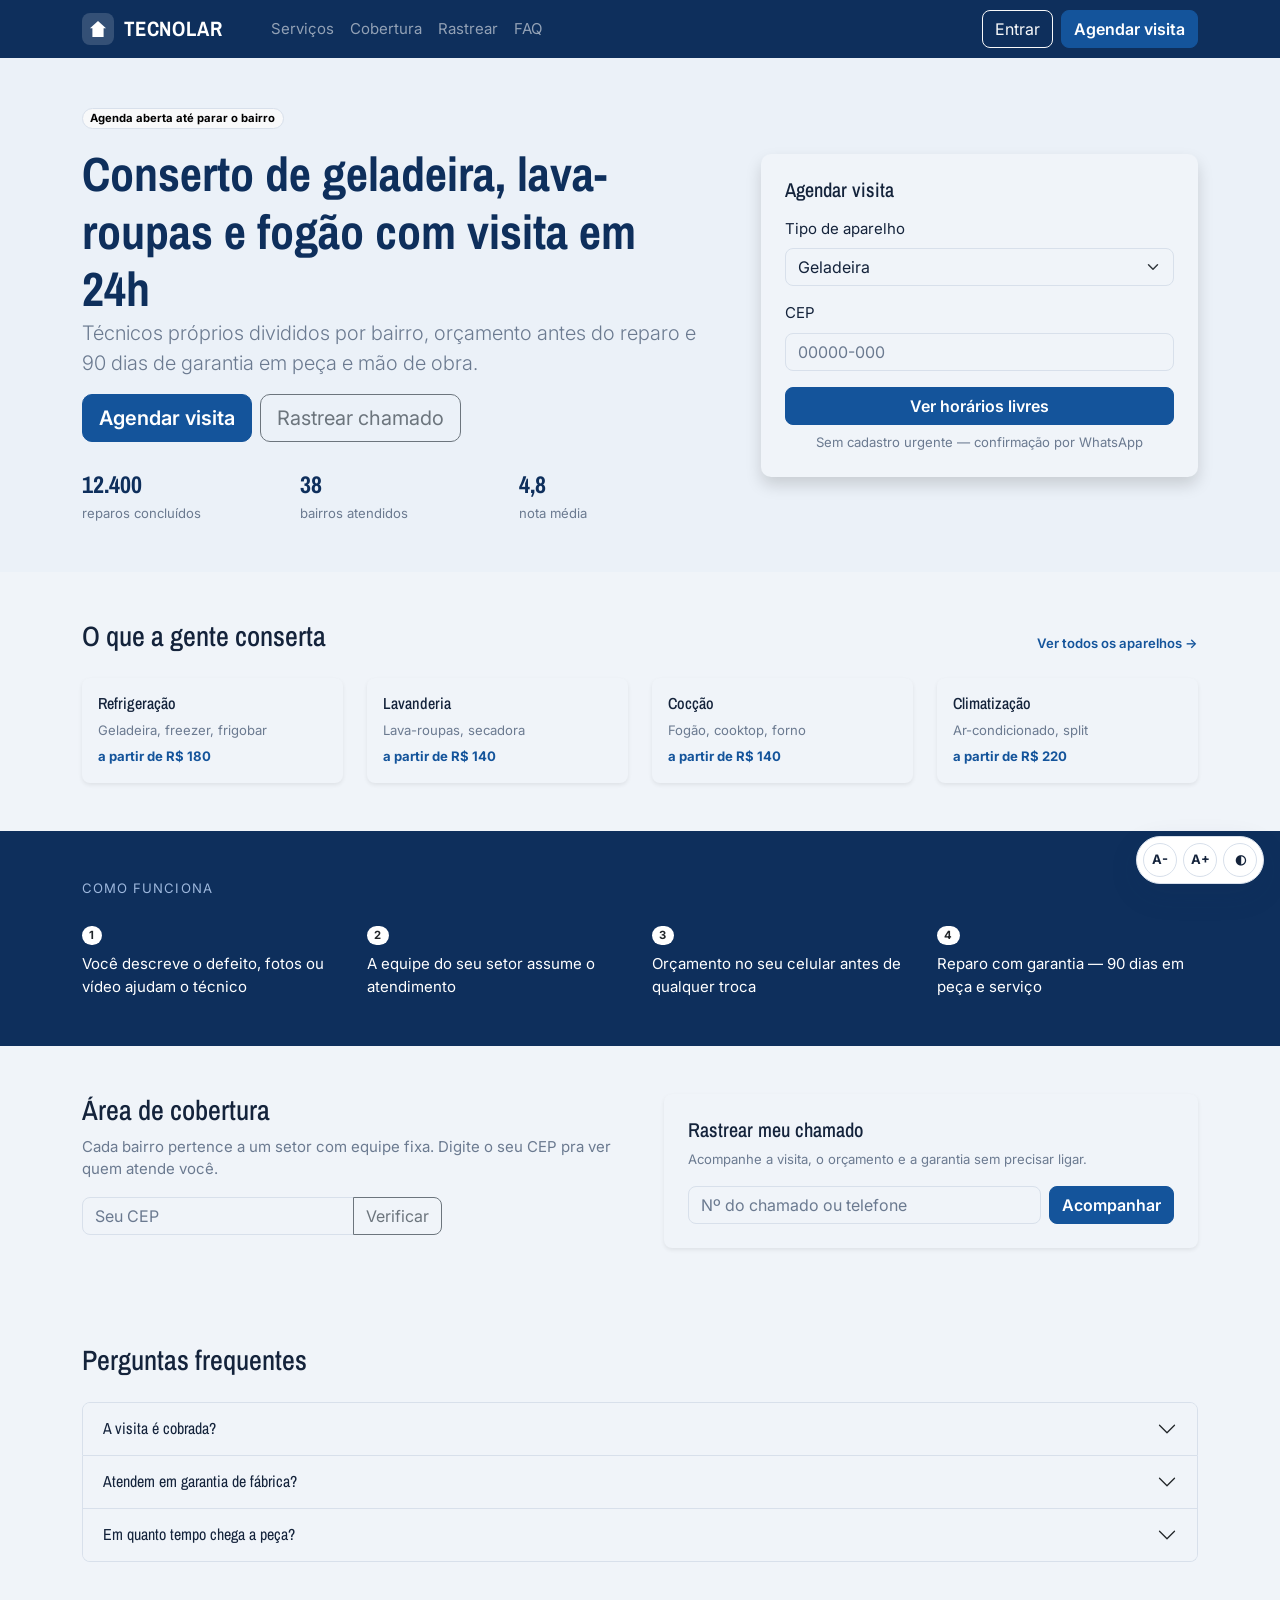
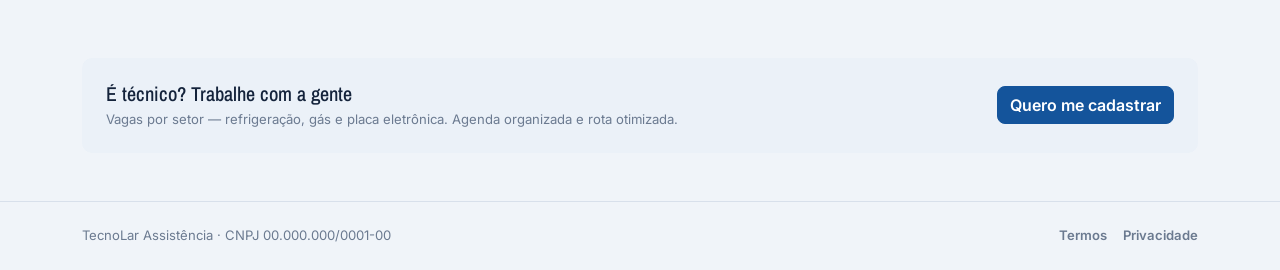
==== index.html @ 78245949 "primeiro commit: site da TecnoLar completo" ====
<!DOCTYPE html>
<html lang="pt-BR">
<head>
  <meta charset="UTF-8">
  <meta name="viewport" content="width=device-width, initial-scale=1.0">
  <title>TecnoLar · Assistência técnica com visita em 24h</title>
  <link rel="stylesheet" href="https://cdn.jsdelivr.net/npm/bootstrap@5.3.3/dist/css/bootstrap.min.css">
  <link rel="stylesheet" href="css/style.css">
</head>
<body>
  <nav class="navbar navbar-expand-lg navbar-dark bg-tecnolar sticky-top">
    <div class="container">
      <a class="navbar-brand logo logo-claro" href="index.html">
        <span class="logo-icone"></span>
        TECNOLAR
      </a>
      <button class="navbar-toggler" type="button" data-bs-toggle="collapse" data-bs-target="#menuPrincipal">
        <span class="navbar-toggler-icon"></span>
      </button>
      <div class="collapse navbar-collapse" id="menuPrincipal">
        <ul class="navbar-nav me-auto mb-2 mb-lg-0 ms-lg-4">
          <li class="nav-item"><a class="nav-link" href="#servicos">Serviços</a></li>
          <li class="nav-item"><a class="nav-link" href="#cobertura">Cobertura</a></li>
          <li class="nav-item"><a class="nav-link" href="#rastrear">Rastrear</a></li>
          <li class="nav-item"><a class="nav-link" href="#faq">FAQ</a></li>
        </ul>
        <div class="d-flex gap-2 align-items-center">
          <span class="text-white small d-none" id="texto-usuario-logado"></span>
          <a href="login.html" class="btn btn-outline-light" id="botao-entrar-topo">Entrar</a>
          <a href="cliente/meus-chamados.html" class="btn btn-outline-light d-none" id="link-meus-chamados-topo">Meus chamados</a>
          <a href="#" class="btn btn-outline-light d-none" id="link-sair-topo">Sair</a>
          <a href="cliente/chamado-passo-1.html" class="btn btn-primary">Agendar visita</a>
        </div>
      </div>
    </div>
  </nav>

  <header class="py-5 fundo-azul-claro">
    <div class="container">
      <div class="row align-items-center g-5">
        <div class="col-lg-7">
          <span class="badge rounded-pill text-bg-light border mb-3">Agenda aberta até parar o bairro</span>
          <h1 class="display-5 fw-bold texto-azul-escuro">
            Conserto de geladeira, lava-roupas e fogão com visita em 24h
          </h1>
          <p class="lead text-secondary">
            Técnicos próprios divididos por bairro, orçamento antes do reparo e 90 dias de garantia em peça e mão de obra.
          </p>
          <div class="d-flex gap-2 mb-4">
            <a href="cliente/chamado-passo-1.html" class="btn btn-primary btn-lg">Agendar visita</a>
            <a href="#rastrear" class="btn btn-outline-secondary btn-lg">Rastrear chamado</a>
          </div>
          <div class="row text-center text-lg-start">
            <div class="col-4">
              <strong class="d-block fs-4 font-titulo texto-azul-escuro">12.400</strong>
              <small class="text-secondary">reparos concluídos</small>
            </div>
            <div class="col-4">
              <strong class="d-block fs-4 font-titulo texto-azul-escuro">38</strong>
              <small class="text-secondary">bairros atendidos</small>
            </div>
            <div class="col-4">
              <strong class="d-block fs-4 font-titulo texto-azul-escuro">4,8</strong>
              <small class="text-secondary">nota média</small>
            </div>
          </div>
        </div>
        <div class="col-lg-5">
          <div class="card shadow border-0 raio-grande">
            <div class="card-body p-4">
              <h2 class="h5 mb-3">Agendar visita</h2>
              <form action="cliente/chamado-passo-1.html" method="get">
                <div class="mb-3">
                  <label class="form-label">Tipo de aparelho</label>
                  <select class="form-select" name="aparelho">
                    <option value="geladeira">Geladeira</option>
                    <option value="lava-roupas">Lava-roupas</option>
                    <option value="fogao">Fogão</option>
                    <option value="ar-condicionado">Ar-condicionado</option>
                  </select>
                </div>
                <div class="mb-3">
                  <label class="form-label">CEP</label>
                  <input type="text" class="form-control" name="cep" placeholder="00000-000">
                </div>
                <button type="submit" class="btn btn-primary w-100">Ver horários livres</button>
                <p class="text-secondary small text-center mt-2 mb-0">Sem cadastro urgente — confirmação por WhatsApp</p>
              </form>
            </div>
          </div>
        </div>
      </div>
    </div>
  </header>

  <section id="servicos" class="py-5">
    <div class="container">
      <div class="d-flex justify-content-between align-items-end mb-4">
        <h2 class="h3 mb-0">O que a gente conserta</h2>
        <a href="cliente/chamado-passo-1.html" class="small">Ver todos os aparelhos →</a>
      </div>
      <div class="row g-4">
        <div class="col-6 col-md-3">
          <div class="card h-100 border-0 shadow-sm">
            <div class="card-body">
              <h3 class="h6">Refrigeração</h3>
              <p class="small text-secondary mb-1">Geladeira, freezer, frigobar</p>
              <strong class="small texto-azul">a partir de R$ 180</strong>
            </div>
          </div>
        </div>
        <div class="col-6 col-md-3">
          <div class="card h-100 border-0 shadow-sm">
            <div class="card-body">
              <h3 class="h6">Lavanderia</h3>
              <p class="small text-secondary mb-1">Lava-roupas, secadora</p>
              <strong class="small texto-azul">a partir de R$ 140</strong>
            </div>
          </div>
        </div>
        <div class="col-6 col-md-3">
          <div class="card h-100 border-0 shadow-sm">
            <div class="card-body">
              <h3 class="h6">Cocção</h3>
              <p class="small text-secondary mb-1">Fogão, cooktop, forno</p>
              <strong class="small texto-azul">a partir de R$ 140</strong>
            </div>
          </div>
        </div>
        <div class="col-6 col-md-3">
          <div class="card h-100 border-0 shadow-sm">
            <div class="card-body">
              <h3 class="h6">Climatização</h3>
              <p class="small text-secondary mb-1">Ar-condicionado, split</p>
              <strong class="small texto-azul">a partir de R$ 220</strong>
            </div>
          </div>
        </div>
      </div>
    </div>
  </section>

  <section class="py-5 text-white fundo-azul-escuro">
    <div class="container">
      <p class="text-uppercase small mb-4 rotulo-destaque-escuro">Como funciona</p>
      <div class="row g-4">
        <div class="col-md-3">
          <span class="badge rounded-pill bg-white text-dark mb-2">1</span>
          <p class="mb-0">Você descreve o defeito, fotos ou vídeo ajudam o técnico</p>
        </div>
        <div class="col-md-3">
          <span class="badge rounded-pill bg-white text-dark mb-2">2</span>
          <p class="mb-0">A equipe do seu setor assume o atendimento</p>
        </div>
        <div class="col-md-3">
          <span class="badge rounded-pill bg-white text-dark mb-2">3</span>
          <p class="mb-0">Orçamento no seu celular antes de qualquer troca</p>
        </div>
        <div class="col-md-3">
          <span class="badge rounded-pill bg-white text-dark mb-2">4</span>
          <p class="mb-0">Reparo com garantia — 90 dias em peça e serviço</p>
        </div>
      </div>
    </div>
  </section>

  <section id="cobertura" class="py-5">
    <div class="container">
      <div class="row g-5">
        <div class="col-lg-6">
          <h2 class="h3">Área de cobertura</h2>
          <p class="text-secondary">Cada bairro pertence a um setor com equipe fixa. Digite o seu CEP pra ver quem atende você.</p>
          <div class="input-group largura-360">
            <input type="text" class="form-control" placeholder="Seu CEP">
            <button class="btn btn-outline-secondary" type="button">Verificar</button>
          </div>
        </div>
        <div class="col-lg-6" id="rastrear">
          <div class="card border-0 shadow-sm">
            <div class="card-body p-4">
              <h2 class="h5">Rastrear meu chamado</h2>
              <p class="small text-secondary">Acompanhe a visita, o orçamento e a garantia sem precisar ligar.</p>
              <form action="cliente/chamado-acompanhar.html" method="get" class="d-flex gap-2">
                <input type="text" class="form-control" name="numero" placeholder="Nº do chamado ou telefone">
                <button type="submit" class="btn btn-primary text-nowrap">Acompanhar</button>
              </form>
            </div>
          </div>
        </div>
      </div>
    </div>
  </section>

  <section id="faq" class="py-5">
    <div class="container">
      <h2 class="h3 mb-4">Perguntas frequentes</h2>
      <div class="accordion" id="acordeaoFaq">
        <div class="accordion-item">
          <h3 class="accordion-header">
            <button class="accordion-button collapsed" type="button" data-bs-toggle="collapse" data-bs-target="#faq1">
              A visita é cobrada?
            </button>
          </h3>
          <div id="faq1" class="accordion-collapse collapse" data-bs-parent="#acordeaoFaq">
            <div class="accordion-body">Sim, a taxa de visita e diagnóstico é de R$ 90 e é abatida do reparo se você aprovar o orçamento.</div>
          </div>
        </div>
        <div class="accordion-item">
          <h3 class="accordion-header">
            <button class="accordion-button collapsed" type="button" data-bs-toggle="collapse" data-bs-target="#faq2">
              Atendem em garantia de fábrica?
            </button>
          </h3>
          <div id="faq2" class="accordion-collapse collapse" data-bs-parent="#acordeaoFaq">
            <div class="accordion-body">Aparelhos na garantia costumam exigir a assistência autorizada da marca. Fale com a gente e avaliamos o seu caso.</div>
          </div>
        </div>
        <div class="accordion-item">
          <h3 class="accordion-header">
            <button class="accordion-button collapsed" type="button" data-bs-toggle="collapse" data-bs-target="#faq3">
              Em quanto tempo chega a peça?
            </button>
          </h3>
          <div id="faq3" class="accordion-collapse collapse" data-bs-parent="#acordeaoFaq">
            <div class="accordion-body">Peças de linha costumam estar no carro do técnico. Peças encomendadas levam de 2 a 5 dias úteis.</div>
          </div>
        </div>
      </div>
    </div>
  </section>

  <section class="py-5">
    <div class="container">
      <div class="d-flex flex-column flex-md-row justify-content-between align-items-md-center gap-3 p-4 fundo-azul-claro raio-grande">
        <div>
          <h2 class="h5 mb-1">É técnico? Trabalhe com a gente</h2>
          <p class="mb-0 text-secondary small">Vagas por setor — refrigeração, gás e placa eletrônica. Agenda organizada e rota otimizada.</p>
        </div>
        <a href="tecnico/cadastro.html" class="btn btn-primary text-nowrap">Quero me cadastrar</a>
      </div>
    </div>
  </section>

  <footer class="py-4 border-top">
    <div class="container d-flex flex-column flex-md-row justify-content-between small text-secondary gap-2">
      <span>TecnoLar Assistência · CNPJ 00.000.000/0001-00</span>
      <div class="d-flex gap-3">
        <a href="#" class="text-secondary">Termos</a>
        <a href="#" class="text-secondary">Privacidade</a>
      </div>
    </div>
  </footer>

  <script src="js/app.js"></script>
  <script src="js/ui.js"></script>
  <script src="js/paginas/index.js"></script>
  <script src="https://cdn.jsdelivr.net/npm/bootstrap@5.3.3/dist/js/bootstrap.bundle.min.js"></script>
  <script src="js/acessibilidade.js"></script>
</body>
</html>
---- css/style.css ----
/* ==========================================================
   TECNOLAR: estilos compartilhados (usa Bootstrap 5 como base)
   Usado em todas as páginas do site.

   Índice
   1. Variáveis (cores e fontes do projeto)
   2. Ponte com o Bootstrap (tema aplicado nos componentes prontos)
   3. Base
   4. Logo e topo do site
   5. Botões e alertas
   6. Formulários
   7. Opções clicáveis (radio / checkbox personalizados)
   8. Página de login
   9. Página 404
   10. Abrir chamado (3 passos)
   11. Chamado confirmado / acompanhar chamado
   12. Landing page: não tem bloco próprio, é card do Bootstrap
       mais as classes utilitárias da seção 15
   13. Painel admin (layout e linha do tempo)
   14. Painel do técnico (itens de orçamento)
   15. Utilitários (cores, larguras e pequenos ajustes usados direto no HTML)
   ========================================================== */

/* Fontes: títulos em Archivo Narrow, textos em Inter (precisa de internet) */
@import url("https://fonts.googleapis.com/css2?family=Archivo+Narrow:wght@600;700&family=Inter:wght@400;500;600;700&display=swap");


/* ---------- 1. VARIÁVEIS ----------
   Mudou a cor aqui? Muda no site inteiro. */
:root {
  --azul-escuro: #0E2F5C;   /* fundo da capa, títulos, nav */
  --azul: #14549B;          /* botões e links */
  --azul-hover: #0E4382;
  --azul-claro: #EBF1F8;    /* fundos suaves, item selecionado */
  --fundo: #F0F4F9;         /* fundo das páginas */
  --linha: #D8E0EB;         /* bordas */
  --texto: #14233B;
  --texto-suave: #6B7A90;
  --vermelho: #B4342A;      /* erros / risco de SLA */
  --vermelho-claro: #FBEAE8;
  --ambar: #9A5B06;         /* avisos */
  --ambar-claro: #FBF1DF;
  --verde: #1E7A4C;         /* sucesso / concluído */
  --verde-claro: #E4F3EA;
  --superficie: #fff;      /* fundo de cartão, input, menu... troca no tema escuro */
  --acento-marca: #0E2F5C; /* azul da marca p/ fundo (logo, faixa de login...); não troca no tema escuro */

  --fonte-titulo: "Archivo Narrow", "Arial Narrow", sans-serif;
  --fonte-texto: "Inter", "Segoe UI", Arial, sans-serif;

  --raio: 10px;
  --sombra: 0 10px 30px rgba(15, 47, 92, 0.12);
}

/* ---------- 1b. TEMA ESCURO (Desafio Plus, acessibilidade) ----------
   Troca só as variáveis. Como quase todo o CSS já usa var(--algo)
   em vez de cor fixa, a maior parte da página se repinta sozinha. */
:root[data-tema="escuro"] {
  --azul-escuro: #CFE0F7;
  --azul: #5B9BE0;
  --azul-hover: #7FB2E8;
  --azul-claro: #16304F;
  --fundo: #0F1620;
  --linha: #2A3547;
  --texto: #E8ECF2;
  --texto-suave: #9AA7B8;
  --vermelho: #E58A80;
  --vermelho-claro: #3A1E1C;
  --ambar: #E0B868;
  --ambar-claro: #3A2E14;
  --verde: #6FCB9A;
  --verde-claro: #16301F;
  --superficie: #182130;
  --sombra: 0 10px 30px rgba(0, 0, 0, 0.45);
  --bs-emphasis-color-rgb: 232, 236, 242;
  --bs-secondary-rgb: 154, 167, 184;
}
:root[data-tema="escuro"] .logo:not(.logo-claro) { color: var(--texto); }
:root[data-tema="escuro"] .entrada::placeholder { color: #6B7A90; }

/* ---------- 1c. ESCALA DE FONTE (Desafio Plus) ----------
   Como boa parte dos tamanhos no projeto usa rem/em (inclusive no
   Bootstrap), aumentar o tamanho base em % escala o texto inteiro
   sem precisar mexer em cada componente. */
html.fonte-85 { font-size: 85%; }
html.fonte-115 { font-size: 115%; }
html.fonte-130 { font-size: 130%; }
html.fonte-150 { font-size: 150%; }
html.fonte-175 { font-size: 175%; }
html.fonte-200 { font-size: 200%; }

/* ---------- 1d. BARRA DE ACESSIBILIDADE (Desafio Plus) ----------
   Montada em js/acessibilidade.js, fica fixa no canto da tela
   em todas as páginas, por isso vive aqui e não em cada arquivo. */
.barra-acessibilidade {
  position: fixed;
  right: 16px;
  bottom: 16px;
  z-index: 1500;
  display: flex;
  gap: 6px;
  background: var(--superficie);
  border: 1px solid var(--linha);
  border-radius: 999px;
  padding: 6px;
  box-shadow: var(--sombra);
  font-family: var(--fonte-texto);
}

.botao-acessibilidade {
  width: 34px;
  height: 34px;
  border-radius: 50%;
  border: 1px solid var(--linha);
  background: transparent;
  color: var(--texto);
  font-size: 13px;
  font-weight: 700;
  cursor: pointer;
}

/* ---------- 1e. TOASTS (substituem o window.alert()) ---------- */
#toast-container {
  position: fixed;
  top: 20px;
  right: 20px;
  z-index: 2000;
  display: flex;
  flex-direction: column;
  gap: 10px;
}

.toast-aviso {
  box-shadow: var(--sombra);
  min-width: 260px;
  transition: opacity 0.4s;
}

.toast-aviso.toast-saindo { opacity: 0; }

/* ---------- 2. PONTE COM O BOOTSTRAP ----------
   O Bootstrap define as próprias cores em variáveis --bs-*.
   Sobrescrevendo elas aqui, os componentes prontos dele
   (botões, navbar, badges, cards, tabelas...) já nascem
   com a identidade visual da TecnoLar, sem precisar reescrever
   cada componente do zero. */
:root {
  --bs-primary: var(--azul);
  --bs-primary-rgb: 20, 84, 155;
  --bs-link-color: var(--azul);
  --bs-link-hover-color: var(--azul-hover);
  --bs-body-color: var(--texto);
  --bs-body-bg: var(--fundo);
  --bs-emphasis-color: var(--texto);
  --bs-emphasis-color-rgb: 20, 35, 59;
  --bs-secondary-color: var(--texto-suave);
  --bs-secondary: var(--texto-suave);
  --bs-secondary-rgb: 107, 122, 144;
  --bs-body-font-family: var(--fonte-texto);
  --bs-border-color: var(--linha);
  --bs-border-radius: 8px;
  --bs-border-radius-lg: var(--raio);
  --bs-danger: var(--vermelho);
  --bs-warning: var(--ambar);
  --bs-success: var(--verde);
}
.btn-primary {
  --bs-btn-bg: var(--azul);
  --bs-btn-border-color: var(--azul);
  --bs-btn-hover-bg: var(--azul-hover);
  --bs-btn-hover-border-color: var(--azul-hover);
  --bs-btn-active-bg: var(--azul-hover);
  --bs-btn-active-border-color: var(--azul-hover);
  font-weight: 600;
}
.navbar-dark.bg-tecnolar { background: var(--acento-marca) !important; }
.form-control:focus, .form-select:focus {
  border-color: var(--azul);
  box-shadow: 0 0 0 3px rgba(20, 84, 155, 0.15);
}
h1, h2, h3, .font-titulo { font-family: var(--fonte-titulo); }


/* ---------- 3. BASE ---------- */
* { box-sizing: border-box; }

body {
  margin: 0;
  font-family: var(--fonte-texto);
  font-size: 15px;
  line-height: 1.5;
  color: var(--texto);
  background: var(--fundo);
}

h1, h2, h3 {
  margin: 0;
  font-family: var(--fonte-titulo);
  line-height: 1.1;
  color: var(--azul-escuro);
}

a { color: var(--azul); font-weight: 600; text-decoration: none; }
a:hover { text-decoration: underline; }

fieldset { border: 0; padding: 0; margin: 0 0 22px; min-width: 0; }
legend { padding: 0; }

/* Fundo listrado usado nos "espaços de foto", igual ao wireframe */
.listrado {
  background: repeating-linear-gradient(135deg, #E6EDF7 0 8px, #F3F6FB 8px 16px);
}


/* ---------- 4. LOGO E TOPO ---------- */
.logo {
  display: flex;
  align-items: center;
  gap: 10px;
  font-family: var(--fonte-titulo);
  font-weight: 700;
  font-size: 1.3rem;
  letter-spacing: 0.04em;
  color: var(--azul-escuro);
}
.logo:hover { text-decoration: none; }

.logo small {
  font-family: var(--fonte-texto);
  font-size: 0.75rem;
  font-weight: 400;
  letter-spacing: 0;
  color: var(--texto-suave);
}

/* Ícone do logo: quadrado azul com uma casinha desenhada só com CSS */
.logo-icone {
  width: 32px;
  height: 32px;
  flex: none;
  border-radius: 8px;
  background: var(--acento-marca);
  display: grid;
  place-items: center;
}
.logo-icone::before {
  content: "";
  width: 16px;
  height: 16px;
  background: var(--superficie);
  clip-path: polygon(50% 0, 100% 45%, 85% 45%, 85% 100%, 15% 100%, 15% 45%, 0 45%);
}

/* Versão do logo para fundo azul */
.logo-claro { color: #fff; }
.logo-claro small { color: #9DB7DC; }
.logo-claro .logo-icone { background: rgba(255, 255, 255, 0.16); }

.topo {
  background: var(--superficie);
  border-bottom: 1px solid var(--linha);
}
.topo-conteudo {
  max-width: 1100px;
  margin: 0 auto;
  padding: 14px 24px;
  display: flex;
  align-items: center;
  justify-content: space-between;
  gap: 16px;
}
.topo-acoes { display: flex; align-items: center; gap: 16px; }
.topo-ajuda { font-size: 0.8rem; color: var(--texto-suave); }

/* Botão do menu hambúrguer (3 tracinhos) */
.menu-hamburguer {
  width: 40px;
  height: 40px;
  border: 1px solid var(--linha);
  border-radius: 8px;
  background: var(--superficie);
  display: grid;
  place-content: center;
  gap: 4px;
  cursor: pointer;
}
.menu-hamburguer span {
  display: block;
  width: 18px;
  height: 2px;
  background: var(--acento-marca);
  border-radius: 2px;
}


/* ---------- 5. BOTÕES E ALERTAS ---------- */
.botao {
  display: inline-block;
  padding: 12px 22px;
  border: 1px solid transparent;
  border-radius: 8px;
  font-family: var(--fonte-texto);
  font-size: 0.9rem;
  font-weight: 600;
  text-align: center;
  cursor: pointer;
  transition: background 0.2s, border-color 0.2s, transform 0.1s;
}
.botao:hover { text-decoration: none; }
.botao:active { transform: translateY(1px); }

.botao-primario { background: var(--azul); color: #fff; }
.botao-primario:hover { background: var(--azul-hover); }

.botao-secundario { background: var(--superficie); color: var(--azul-escuro); border-color: var(--linha); }
.botao-secundario:hover { border-color: var(--azul); }

.botao-total { width: 100%; }
.botao-pequeno { padding: 8px 14px; font-size: 0.8rem; }

/* Caixas de aviso: erro (vermelho), aviso (âmbar) e informação (azul) */
.alerta {
  display: flex;
  gap: 12px;
  padding: 12px 14px;
  margin-bottom: 18px;
  border: 1px solid;
  border-radius: 8px;
  font-size: 0.82rem;
}
.alerta strong { display: block; margin-bottom: 2px; }
.alerta p { margin: 0; }

.alerta-erro  { background: var(--vermelho-claro); border-color: #EFC3BE; color: var(--vermelho); }
.alerta-aviso { background: var(--ambar-claro);    border-color: #EBD6AE; color: var(--ambar); }
.alerta-info  { background: var(--azul-claro);     border-color: #CBD8EE; color: var(--azul-escuro); }

/* Bolinha com "!" (ou "i" no alerta de informação) */
.alerta-icone {
  width: 22px;
  height: 22px;
  flex: none;
  border-radius: 50%;
  background: currentColor;
  display: grid;
  place-items: center;
}
.alerta-icone::before { content: "!"; color: #fff; font-size: 0.8rem; font-weight: 700; }
.alerta-info .alerta-icone::before { content: "i"; }


/* ---------- 6. FORMULÁRIOS ---------- */
.campo { margin-bottom: 18px; }

.rotulo,
.campo label {
  display: block;
  margin-bottom: 6px;
  font-size: 0.82rem;
  font-weight: 600;
}
.opcional { font-weight: 400; color: var(--texto-suave); }

.entrada {
  width: 100%;
  padding: 12px 14px;
  border: 1px solid var(--linha);
  border-radius: 8px;
  background: var(--superficie);
  font-family: inherit;
  font-size: 0.95rem;
  color: var(--texto);
  transition: border-color 0.2s, box-shadow 0.2s;
}
.entrada::placeholder { color: #A5B0C0; }
.entrada:focus {
  outline: none;
  border-color: var(--azul);
  box-shadow: 0 0 0 3px rgba(20, 84, 156, 0.15);
}
.entrada.erro { border-color: var(--vermelho); }
textarea.entrada { min-height: 96px; resize: vertical; }

.dica { margin: 6px 0 0; font-size: 0.76rem; color: var(--texto-suave); }
.mensagem-erro { margin: 6px 0 0; font-size: 0.76rem; color: var(--vermelho); }

/* Grades: colocam campos lado a lado */
.grade { display: grid; gap: 16px; }
.grade-2   { grid-template-columns: 1fr 1fr; }
.grade-3   { grid-template-columns: 1fr 1fr 1fr; }
.grade-2-1 { grid-template-columns: 2fr 1fr; }
.grade-cep { grid-template-columns: 150px 1fr; }

/* Checkbox simples com texto ao lado */
.checkbox {
  display: flex;
  align-items: center;
  gap: 8px;
  font-size: 0.82rem;
  color: var(--texto-suave);
  cursor: pointer;
}
.checkbox input { width: 16px; height: 16px; accent-color: var(--azul); }


/* ---------- 7. OPÇÕES CLICÁVEIS ----------
   Truque: o input (radio/checkbox) fica escondido e o visual é
   desenhado no <span> logo depois dele. Quando o input está
   marcado (:checked), o span muda de cor. Funciona sem JavaScript. */
.opcao { position: relative; display: block; cursor: pointer; }
.opcao input { position: absolute; opacity: 0; pointer-events: none; }

.opcao-caixa {
  display: block;
  padding: 12px 14px;
  border: 1px solid var(--linha);
  border-radius: var(--raio);
  background: var(--superficie);
  transition: border-color 0.2s, background 0.2s, box-shadow 0.2s;
}
.opcao:hover .opcao-caixa { border-color: var(--azul); }
.opcao input:checked + .opcao-caixa {
  border-color: var(--azul);
  background: var(--azul-claro);
  box-shadow: 0 0 0 1px var(--azul);
}
.opcao input:focus-visible + .opcao-caixa { outline: 2px solid var(--azul); outline-offset: 2px; }
.opcao input:disabled + .opcao-caixa {
  opacity: 0.5;
  background: var(--fundo);
  cursor: not-allowed;
  border-color: var(--linha);
  box-shadow: none;
}

/* Opção em linha: bolinha de seleção + texto */
.opcao-linha { display: flex; align-items: center; gap: 12px; }
.marcador {
  width: 18px;
  height: 18px;
  flex: none;
  border: 2px solid #B9C5D6;
  border-radius: 50%;
  background: var(--superficie);
  transition: border-color 0.2s;
}
.opcao input:checked + .opcao-caixa .marcador {
  border-color: var(--azul);
  background: radial-gradient(circle, var(--azul) 0 4px, #fff 5px);
}

/* Botões lado a lado (Sim / Não / Não sei) */
.segmentado {
  display: grid;
  grid-auto-flow: column;
  grid-auto-columns: 1fr;
  overflow: hidden;
  border: 1px solid var(--linha);
  border-radius: 8px;
  background: var(--superficie);
}
.segmentado label { position: relative; }
.segmentado input { position: absolute; opacity: 0; }
.segmentado span {
  display: block;
  padding: 10px 8px;
  border-left: 1px solid var(--linha);
  font-size: 0.85rem;
  text-align: center;
  color: var(--texto-suave);
  cursor: pointer;
  transition: background 0.2s, color 0.2s;
}
.segmentado label:first-child span { border-left: 0; }
.segmentado input:checked + span { background: var(--acento-marca); color: #fff; font-weight: 600; }
.segmentado input:focus-visible + span { outline: 2px solid var(--azul); outline-offset: -3px; }

/* Etiquetas arredondadas (não gela, faz ruído...) */
.chips { display: flex; flex-wrap: wrap; gap: 8px; margin-top: 10px; }
.chip { position: relative; }
.chip input { position: absolute; opacity: 0; }
.chip span {
  display: inline-block;
  padding: 4px 12px;
  border: 1px solid var(--linha);
  border-radius: 999px;
  background: var(--superficie);
  font-size: 0.78rem;
  color: var(--texto-suave);
  cursor: pointer;
  transition: background 0.2s, border-color 0.2s, color 0.2s;
}
.chip:hover span { border-color: var(--azul); }
.chip input:checked + span { background: var(--azul-claro); border-color: var(--azul); color: var(--azul); font-weight: 600; }
.chip input:focus-visible + span { outline: 2px solid var(--azul); outline-offset: 2px; }


/* ---------- 8. PÁGINA DE LOGIN ---------- */
.login-faixa {
  height: 290px;
  padding: 44px 24px 0;
  background-color: var(--acento-marca);
  background-image: repeating-linear-gradient(135deg, rgba(255, 255, 255, 0.05) 0 2px, transparent 2px 14px);
  display: flex;
  justify-content: center;
  align-items: flex-start;
}
.login-principal { padding: 0 20px 48px; }

/* O cartão sobe um pouco sobre a faixa azul (margem negativa) */
.login-cartao {
  max-width: 440px;
  margin: -150px auto 0;
  overflow: hidden;
  border: 1px solid var(--linha);
  border-radius: 14px;
  background: var(--superficie);
  box-shadow: var(--sombra);
}
.login-cabecalho {
  display: flex;
  align-items: center;
  gap: 12px;
  padding: 20px 28px;
  border-bottom: 1px solid var(--linha);
}
.login-cabecalho h1 { font-size: 1.6rem; }
.login-cabecalho p { margin: 0; font-size: 0.8rem; color: var(--texto-suave); }

.login-form { padding: 24px 28px 8px; }
.login-rodape {
  display: flex;
  justify-content: space-between;
  gap: 12px;
  margin-top: 22px;
  padding: 16px 0 22px;
  border-top: 1px solid var(--linha);
  font-size: 0.82rem;
  color: var(--texto-suave);
}

/* Linha "Senha ........ Esqueci minha senha" */
.rotulo-linha { display: flex; justify-content: space-between; align-items: baseline; margin-bottom: 6px; }
.rotulo-linha label { margin: 0; }
.rotulo-linha a { font-size: 0.78rem; }

/* Campo de senha com o botão "mostrar" por cima */
.senha-caixa { position: relative; }
.senha-caixa .entrada { padding-right: 84px; }
.senha-mostrar {
  position: absolute;
  right: 8px;
  top: 50%;
  transform: translateY(-50%);
  padding: 6px;
  border: 0;
  background: none;
  font-family: inherit;
  font-size: 0.8rem;
  color: var(--texto-suave);
  cursor: pointer;
}
.senha-mostrar:hover { color: var(--azul); }
.login-form .checkbox { margin-bottom: 20px; }


/* ---------- 9. PÁGINA 404 ---------- */
.pagina-erro {
  min-height: 100vh;
  display: flex;
  flex-direction: column;
  background-image: repeating-linear-gradient(135deg, rgba(15, 47, 92, 0.035) 0 2px, transparent 2px 14px);
}
.erro-principal { flex: 1; display: grid; place-items: center; padding: 40px 20px; }

.erro-cartao {
  width: 100%;
  max-width: 920px;
  padding: 56px 52px;
  display: grid;
  grid-template-columns: auto 1fr;
  align-items: center;
  gap: 56px;
  border: 1px solid var(--linha);
  border-radius: 14px;
  background: var(--superficie);
  box-shadow: var(--sombra);
}

.erro-numero { padding-left: 22px; border-left: 4px solid var(--vermelho); }
.erro-rotulo { font-size: 0.75rem; font-weight: 700; letter-spacing: 0.16em; color: var(--vermelho); }

/* O "404" usa em (proporcional ao tamanho da fonte) para o
   tambor do meio acompanhar o tamanho dos números */
.erro-codigo {
  display: flex;
  align-items: center;
  font-family: var(--fonte-titulo);
  font-size: clamp(96px, 16vw, 150px);
  font-weight: 700;
  line-height: 1;
  color: var(--vermelho);
}

/* O "0" é a janela de uma máquina de lavar (um SVG com várias partes).
   Cada parte tem a sua própria animação:
   - .aro / .aro-interno / .vidro: moldura e vidro da porta
   - .roupas: peças de roupa girando dentro do tambor
   - .balanco + .agua-fundo / .agua-frente: a água balançando e ondulando
   - .bolha: bolhas subindo
   - a máquina inteira também treme de leve, como na centrifugação */
.maquina {
  width: 0.7em;
  height: 0.7em;
  margin: 0 0.02em;
  overflow: visible;
  animation: tremer 0.35s linear infinite;
}
.maquina .aro         { fill: var(--vermelho); }
.maquina .aro-interno { fill: #8F2219; }
.maquina .vidro       { fill: #EAF1FB; }
.maquina .reflexo     { fill: none; stroke: #fff; stroke-width: 3; stroke-linecap: round; opacity: 0.85; }

.maquina .roupas {
  transform-box: view-box;
  transform-origin: 50px 50px;
  animation: girar 5s linear infinite;
}
.maquina .balanco {
  transform-box: view-box;
  transform-origin: 50px 50px;
  animation: balancar 2.6s ease-in-out infinite;
}
.maquina .agua-fundo  { fill: #9DB7DC; opacity: 0.7; animation: onda 3s linear infinite; }
.maquina .agua-frente { fill: var(--azul); opacity: 0.38; animation: onda 2s linear infinite reverse; }

.maquina .bolha { fill: #fff; opacity: 0; animation: subir 3s ease-in infinite; }
.maquina .bolha:nth-child(2) { animation-delay: -1s; }
.maquina .bolha:nth-child(3) { animation-delay: -2s; }
.maquina .bolha:nth-child(4) { animation-delay: -0.5s; }

/* Os dois "4" caem na entrada da página (uma vez só) */
.digito { animation: entrar 0.7s ease-out both; }
.digito-final { animation-delay: 0.25s; }

@keyframes girar  { to { transform: rotate(360deg); } }
@keyframes balancar {
  0%, 100% { transform: rotate(-5deg); }
  50%      { transform: rotate(5deg); }
}
@keyframes onda { to { transform: translateX(-50px); } }
@keyframes subir {
  0%   { transform: translateY(0);     opacity: 0; }
  20%  { opacity: 0.9; }
  100% { transform: translateY(-26px); opacity: 0; }
}
@keyframes tremer {
  0%, 100% { transform: translate(0, 0); }
  25%      { transform: translate(1px, -1px); }
  50%      { transform: translate(-1px, 1px); }
  75%      { transform: translate(1px, 1px); }
}
@keyframes entrar {
  from { opacity: 0; transform: translateY(-30px); }
  to   { opacity: 1; transform: none; }
}

.erro-texto h1 { margin-bottom: 12px; font-size: 2.4rem; }
.erro-texto p { max-width: 46ch; margin: 0 0 24px; color: var(--texto-suave); }
.erro-botoes { display: flex; flex-wrap: wrap; gap: 12px; }
.erro-texto .erro-ajuda {
  max-width: none;
  margin: 28px 0 0;
  padding-top: 18px;
  border-top: 1px solid var(--linha);
  font-size: 0.8rem;
  color: var(--texto-suave);
}

/* Quem desativa animações no sistema não vê nada se mexendo */
@media (prefers-reduced-motion: reduce) {
  *, *::before, *::after { animation: none !important; transition: none !important; }
}


/* ---------- 10. ABRIR CHAMADO ---------- */
.pagina-chamado { max-width: 760px; margin: 32px auto 64px; padding: 0 20px; }

.cartao {
  overflow: hidden;
  border: 1px solid var(--linha);
  border-radius: 14px;
  background: var(--superficie);
  box-shadow: var(--sombra);
}
.cartao-topo {
  padding: 28px 32px 22px;
  border-bottom: 1px solid var(--linha);
  background: linear-gradient(180deg, var(--azul-claro), var(--superficie));
}
.cartao-topo h1 { font-size: 2rem; }
.cartao-topo p { margin: 6px 0 22px; font-size: 0.9rem; color: var(--texto-suave); }
.cartao-corpo { padding: 28px 32px; }
.cartao-rodape {
  display: flex;
  align-items: center;
  justify-content: space-between;
  gap: 12px;
  padding: 16px 32px;
  border-top: 1px solid var(--linha);
  background: var(--fundo);
  font-size: 0.78rem;
  color: var(--texto-suave);
}
.botoes { display: flex; gap: 10px; }

/* Indicador de passos: (1) ---- (2) ---- (3) */
/* flex-wrap evita que passos a mais (ex: acompanhar chamado tem 5) sejam
   cortados pelo "overflow: hidden" do .cartao. Quando não cabe numa
   linha só, quebra pra linha de baixo em vez de sumir. */
.passos { display: flex; flex-wrap: wrap; align-items: center; gap: 10px; row-gap: 14px; margin: 0; padding: 0; list-style: none; }
.passo { display: flex; align-items: center; gap: 8px; font-size: 0.8rem; color: var(--texto-suave); white-space: nowrap; }
.passo-numero {
  width: 26px;
  height: 26px;
  display: grid;
  place-items: center;
  border: 1.5px solid #B9C5D6;
  border-radius: 50%;
  background: var(--superficie);
  font-size: 0.78rem;
  font-weight: 700;
}
.passo-linha { flex: 1; height: 2px; background: var(--linha); }
.passo-linha.feita { background: var(--azul); }

.passo.ativo,
.passo.feito { color: var(--azul-escuro); font-weight: 600; }
.passo.ativo .passo-numero,
.passo.feito .passo-numero { background: var(--azul); border-color: var(--azul); color: #fff; }

/* Passo 1: cartões dos aparelhos */
.aparelhos { display: grid; grid-template-columns: repeat(4, 1fr); gap: 12px; }
.aparelho-caixa { padding: 12px 10px; text-align: center; }
.aparelho-icone {
  height: 64px;
  margin-bottom: 10px;
  border-radius: 8px;
  display: grid;
  place-items: center;
  color: var(--azul);
  transition: background 0.2s, color 0.2s;
}
.aparelho-icone svg {
  width: 34px;
  height: 34px;
  fill: none;
  stroke: currentColor;
  stroke-width: 1.6;
  stroke-linecap: round;
  stroke-linejoin: round;
}
.aparelho-nome { font-size: 0.82rem; font-weight: 600; }
.opcao input:checked + .aparelho-caixa .aparelho-icone { background: var(--azul); color: #fff; }

/* Botão de anexar fotos */
.fotos { display: flex; flex-wrap: wrap; gap: 10px; }
.foto-add {
  width: 88px;
  height: 88px;
  display: grid;
  place-content: center;
  border: 1.5px dashed #AFC0DA;
  border-radius: 10px;
  background: var(--fundo);
  font-size: 0.72rem;
  text-align: center;
  color: var(--azul);
  cursor: pointer;
  transition: background 0.2s, border-color 0.2s;
}
.foto-add:hover { background: var(--azul-claro); border-color: var(--azul); }
.foto-add input { display: none; }
.foto-add strong { display: block; font-size: 1.5rem; line-height: 1; }

/* Caixa com fundo claro para agrupar campos */
.caixa {
  margin: 18px 0;
  padding: 18px;
  border: 1px solid var(--linha);
  border-radius: var(--raio);
  background: var(--fundo);
}
.caixa h3 { margin-bottom: 14px; font-size: 1.05rem; }
.caixa .campo:last-child { margin-bottom: 0; }

/* Passo 2: endereços */
.lista-opcoes { display: grid; gap: 10px; }
.endereco-nome { font-size: 0.9rem; font-weight: 600; }
.endereco-detalhe { font-size: 0.8rem; color: var(--texto-suave); }
.opcao-linha .editar { margin-left: auto; font-size: 0.75rem; }
.opcao-tracejada .opcao-caixa { border-style: dashed; text-align: center; font-size: 0.85rem; font-weight: 600; color: var(--azul); }

.miniatura {
  width: 60px;
  height: 60px;
  flex: none;
  display: grid;
  place-items: center;
  border-radius: 8px;
  color: var(--azul);
}
.miniatura svg {
  width: 28px;
  height: 28px;
  fill: none;
  stroke: currentColor;
  stroke-width: 1.6;
  stroke-linecap: round;
  stroke-linejoin: round;
}

.setor {
  display: flex;
  align-items: center;
  gap: 14px;
  margin: 18px 0;
  padding: 14px;
  border: 1px solid #CBD8EE;
  border-radius: var(--raio);
  background: var(--azul-claro);
  font-size: 0.82rem;
}
.setor strong { display: block; font-size: 0.92rem; color: var(--azul-escuro); }
.setor span { color: var(--texto-suave); }

.recebe {
  display: flex;
  align-items: center;
  justify-content: space-between;
  gap: 16px;
  padding: 14px 16px;
  border: 1px solid var(--linha);
  border-radius: var(--raio);
}
.recebe strong { display: block; font-size: 0.9rem; }
.recebe small { color: var(--texto-suave); font-size: 0.76rem; }
.recebe .segmentado { width: 230px; flex: none; }

/* Passo 3: dias, horários e resumo */
.semana-topo { display: flex; justify-content: space-between; align-items: baseline; margin-bottom: 10px; font-size: 0.8rem; }
.semana-topo strong { font-size: 0.85rem; }
.dias { display: grid; grid-template-columns: repeat(6, 1fr); gap: 8px; margin-bottom: 24px; }
.dia-caixa { padding: 10px 4px; text-align: center; }
.dia-sem { display: block; font-size: 0.68rem; font-weight: 600; color: var(--texto-suave); }
.dia-num { display: block; font-family: var(--fonte-titulo); font-size: 1.6rem; font-weight: 700; line-height: 1.15; color: var(--azul-escuro); }
.dia-livres { display: block; font-size: 0.68rem; color: var(--texto-suave); }
.opcao input:checked + .dia-caixa .dia-livres { color: var(--azul); font-weight: 600; }

.janelas { display: grid; grid-template-columns: 1fr 1fr; gap: 10px; margin: 10px 0; }
.janela-hora { display: block; font-size: 0.95rem; font-weight: 700; }
.janela-tecnico { display: block; font-size: 0.76rem; color: var(--texto-suave); }

.sem-horario {
  display: flex;
  align-items: center;
  justify-content: space-between;
  gap: 12px;
  padding: 12px 14px;
  border: 1px solid var(--linha);
  border-radius: var(--raio);
  font-size: 0.85rem;
}
.sem-horario small { display: block; color: var(--texto-suave); }

.resumo {
  margin: 24px 0 18px;
  padding: 18px;
  border: 1px solid var(--linha);
  border-radius: var(--raio);
}
.resumo h3 { margin-bottom: 14px; font-size: 1.05rem; }
.resumo-item { display: flex; gap: 14px; font-size: 0.82rem; color: var(--texto-suave); }
.resumo-item strong { display: block; font-size: 0.95rem; color: var(--texto); }
.resumo-taxa {
  display: flex;
  align-items: center;
  justify-content: space-between;
  margin-top: 16px;
  padding-top: 14px;
  border-top: 1px dashed var(--linha);
  font-size: 0.85rem;
  font-weight: 600;
}
.resumo-taxa small { display: block; font-weight: 400; color: var(--texto-suave); }
.resumo-preco { font-family: var(--fonte-titulo); font-size: 1.6rem; font-weight: 700; color: var(--azul-escuro); }


/* ---------- 11. CHAMADO CONFIRMADO / ACOMPANHAR ---------- */
.confirmacao-topo {
  padding-top: 36px;
  text-align: center;
  background: linear-gradient(180deg, var(--verde-claro), var(--superficie));
}
.confirmacao-topo h1 { font-size: 2.2rem; }
.confirmacao-topo p { margin: 8px 0 14px; }
.confirmacao-topo .passos { margin-top: 24px; }

/* Selo de sucesso: o círculo e o ✓ são "desenhados" na entrada.
   A animação usa stroke-dashoffset: a linha começa escondida
   (deslocada) e vai até a posição normal (0). */
.selo { display: block; width: 84px; height: 84px; margin: 0 auto 16px; }
.selo-circulo {
  fill: var(--superficie);
  stroke: var(--verde);
  stroke-width: 4;
  stroke-dasharray: 214;
  --comprimento: 214;
  animation: desenhar 0.8s ease-out backwards;
}
.selo-check {
  fill: none;
  stroke: var(--verde);
  stroke-width: 6;
  stroke-linecap: round;
  stroke-linejoin: round;
  stroke-dasharray: 50;
  --comprimento: 50;
  animation: desenhar 0.45s 0.7s ease-out backwards;
}
@keyframes desenhar { from { stroke-dashoffset: var(--comprimento); } to { stroke-dashoffset: 0; } }

.protocolo {
  display: inline-block;
  padding: 4px 16px;
  border: 1px solid #BFE0CD;
  border-radius: 999px;
  background: var(--superficie);
  font-size: 0.85rem;
  font-weight: 700;
  color: var(--verde);
}

/* "O que acontece agora": aqui os números fazem sentido, é uma sequência */
.proximos { display: grid; gap: 16px; margin: 0 0 22px; padding: 0; list-style: none; }
.proximos li { display: flex; gap: 14px; }
.proximo-numero {
  width: 28px;
  height: 28px;
  flex: none;
  display: grid;
  place-items: center;
  border-radius: 50%;
  background: var(--azul-claro);
  font-size: 0.8rem;
  font-weight: 700;
  color: var(--azul);
}
.proximos strong { display: block; font-size: 0.92rem; }
.proximos p { margin: 2px 0 0; font-size: 0.82rem; color: var(--texto-suave); }
.corpo-titulo { margin: 28px 0 14px; font-size: 1.15rem; }


/* ---------- 13. PAINEL ADMIN ---------- */
.admin-layout { display: flex; min-height: 100vh; }
.admin-sidebar {
  width: 220px;
  flex: none;
  background: var(--superficie);
  border-right: 1px solid var(--linha);
  padding: 20px 14px;
}
.admin-sidebar .nav-link {
  color: var(--texto);
  border-radius: 8px;
  padding: 8px 12px;
  font-size: 0.9rem;
  font-weight: 500;
  display: flex;
  justify-content: space-between;
  align-items: center;
}
.admin-sidebar .nav-link.active { background: var(--azul-claro); color: var(--azul-escuro); font-weight: 700; }
.admin-sidebar .nav-link:hover { background: var(--fundo); }
.admin-main { flex: 1; padding: 28px 32px; background: var(--fundo); min-height: 100vh; }

.cartao-estatistica { border: 1px solid var(--linha); border-radius: var(--raio); background: var(--superficie); padding: 16px 18px; }
.cartao-estatistica.risco { border-color: #EFC3BE; background: var(--vermelho-claro); }

/* Botão de menu do admin: só aparece no celular (vira o acesso à
   sidebar, que nessa largura some por padrão). */
.botao-menu-admin { display: none; }

@media (max-width: 760px) {
  .admin-sidebar { display: none; }
  .admin-sidebar.aberta {
    display: flex;
    position: fixed;
    top: 0;
    left: 0;
    bottom: 0;
    z-index: 1000;
    box-shadow: var(--sombra);
  }
  .botao-menu-admin {
    display: inline-flex;
    align-items: center;
    justify-content: center;
    width: 40px;
    height: 40px;
    border: 1px solid var(--linha);
    border-radius: 8px;
    background: var(--superficie);
    margin-bottom: 12px;
  }
}

/* Linha do tempo do chamado (tela de detalhe do admin): uma lista
   vertical com uma bolinha em cada item, ligadas por uma linha. */
.linha-tempo { list-style: none; padding: 0; margin: 0; }
.linha-tempo li { position: relative; padding: 0 0 22px 26px; border-left: 2px solid var(--linha); margin-left: 6px; }
.linha-tempo li:last-child { border-color: transparent; padding-bottom: 0; }
.linha-tempo li::before {
  content: "";
  position: absolute;
  left: -7px;
  top: 2px;
  width: 12px;
  height: 12px;
  border-radius: 50%;
  background: var(--azul);
  border: 2px solid #fff;
  box-shadow: 0 0 0 1px var(--azul);
}


/* ---------- 14. PAINEL DO TÉCNICO ---------- */
/* Linha de item do orçamento: descrição + valor + botão de remover,
   lado a lado. Só empilha numa coluna quando o celular é estreito. */
.item-orcamento { display: grid; grid-template-columns: 1fr 120px auto; gap: 8px; margin-bottom: 8px; align-items: center; }
@media (max-width: 560px) {
  .item-orcamento { grid-template-columns: 1fr; }
}


/* ---------- 15. UTILITÁRIOS ---------- */
.texto-azul-escuro { color: var(--azul-escuro); }
.texto-azul { color: var(--azul); }
.texto-vermelho { color: var(--vermelho); }
.fundo-azul-claro { background: var(--azul-claro); }
.fundo-azul-escuro { background: var(--acento-marca); }
.raio-grande { border-radius: var(--raio); }
.caixa-arredondada { border-radius: var(--raio); border: 1px solid var(--linha); background: var(--superficie); }
.destaque-azul { border: 2px solid var(--azul); }
.rotulo-secao { letter-spacing: 0.04em; }
.rotulo-destaque-escuro { letter-spacing: 0.08em; color: #9DB7DC; }
.texto-subtitulo-escuro { color: #C7D6ED; }
.dica-compacta { margin-top: -10px; }
.checkbox-espacado { margin-bottom: 18px; }
.largura-360 { max-width: 360px; }
.largura-560 { max-width: 560px; }
.largura-640 { max-width: 640px; }
.largura-760 { max-width: 760px; }
.linha-clicavel { cursor: pointer; }


/* ---------- RESPONSIVO (celulares) ---------- */
@media (max-width: 760px) {
  .erro-cartao { grid-template-columns: 1fr; gap: 28px; padding: 36px 28px; }
}

@media (max-width: 600px) {
  .grade-2, .grade-3, .grade-2-1, .grade-cep { grid-template-columns: 1fr; }
  .aparelhos { grid-template-columns: repeat(2, 1fr); }
  .dias { grid-template-columns: repeat(3, 1fr); }
  .janelas { grid-template-columns: 1fr; }
  .cartao-topo, .cartao-corpo, .cartao-rodape { padding-left: 20px; padding-right: 20px; }
  .passo:not(.ativo) .passo-texto { display: none; } /* no celular só mostra o nome do passo atual */
  .recebe { flex-direction: column; align-items: stretch; }
  .recebe .segmentado { width: 100%; }
  .topo-ajuda { display: none; }
}
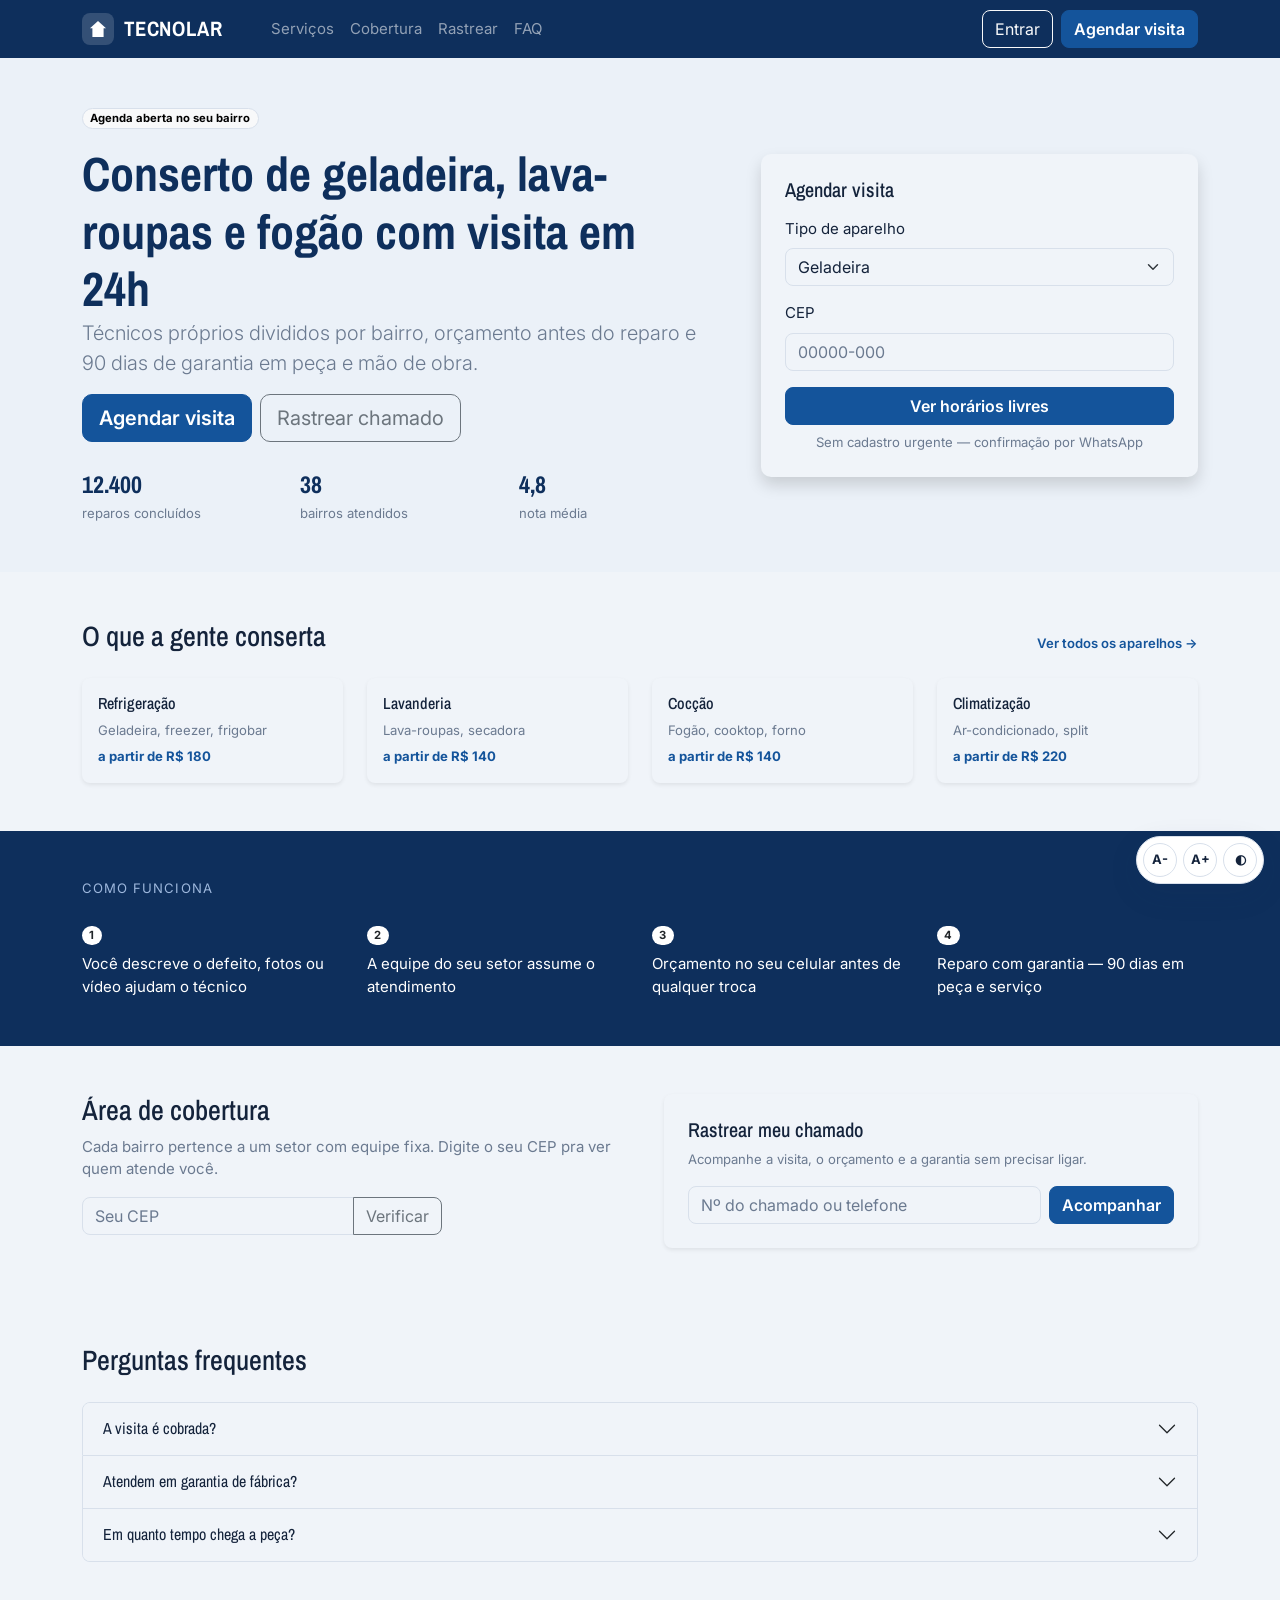
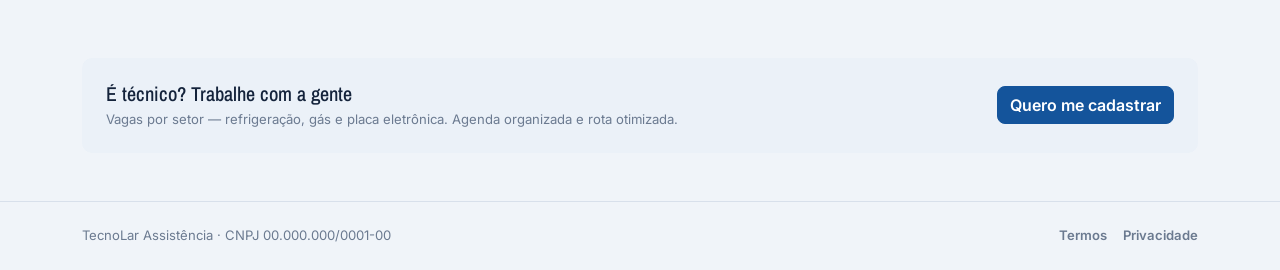
==== commit 9422dc6c: "corrige dica sobrepondo campo de cadastro e texto da badge da home" ====
--- a/index.html
+++ b/index.html
@@ -39,7 +39,7 @@
     <div class="container">
       <div class="row align-items-center g-5">
         <div class="col-lg-7">
-          <span class="badge rounded-pill text-bg-light border mb-3">Agenda aberta até parar o bairro</span>
+          <span class="badge rounded-pill text-bg-light border mb-3">Agenda aberta no seu bairro</span>
           <h1 class="display-5 fw-bold texto-azul-escuro">
             Conserto de geladeira, lava-roupas e fogão com visita em 24h
           </h1>
--- a/css/style.css
+++ b/css/style.css
@@ -1055,7 +1055,7 @@
 .rotulo-secao { letter-spacing: 0.04em; }
 .rotulo-destaque-escuro { letter-spacing: 0.08em; color: #9DB7DC; }
 .texto-subtitulo-escuro { color: #C7D6ED; }
-.dica-compacta { margin-top: -10px; }
+.dica-compacta { margin-top: 2px; }
 .checkbox-espacado { margin-bottom: 18px; }
 .largura-360 { max-width: 360px; }
 .largura-560 { max-width: 560px; }
